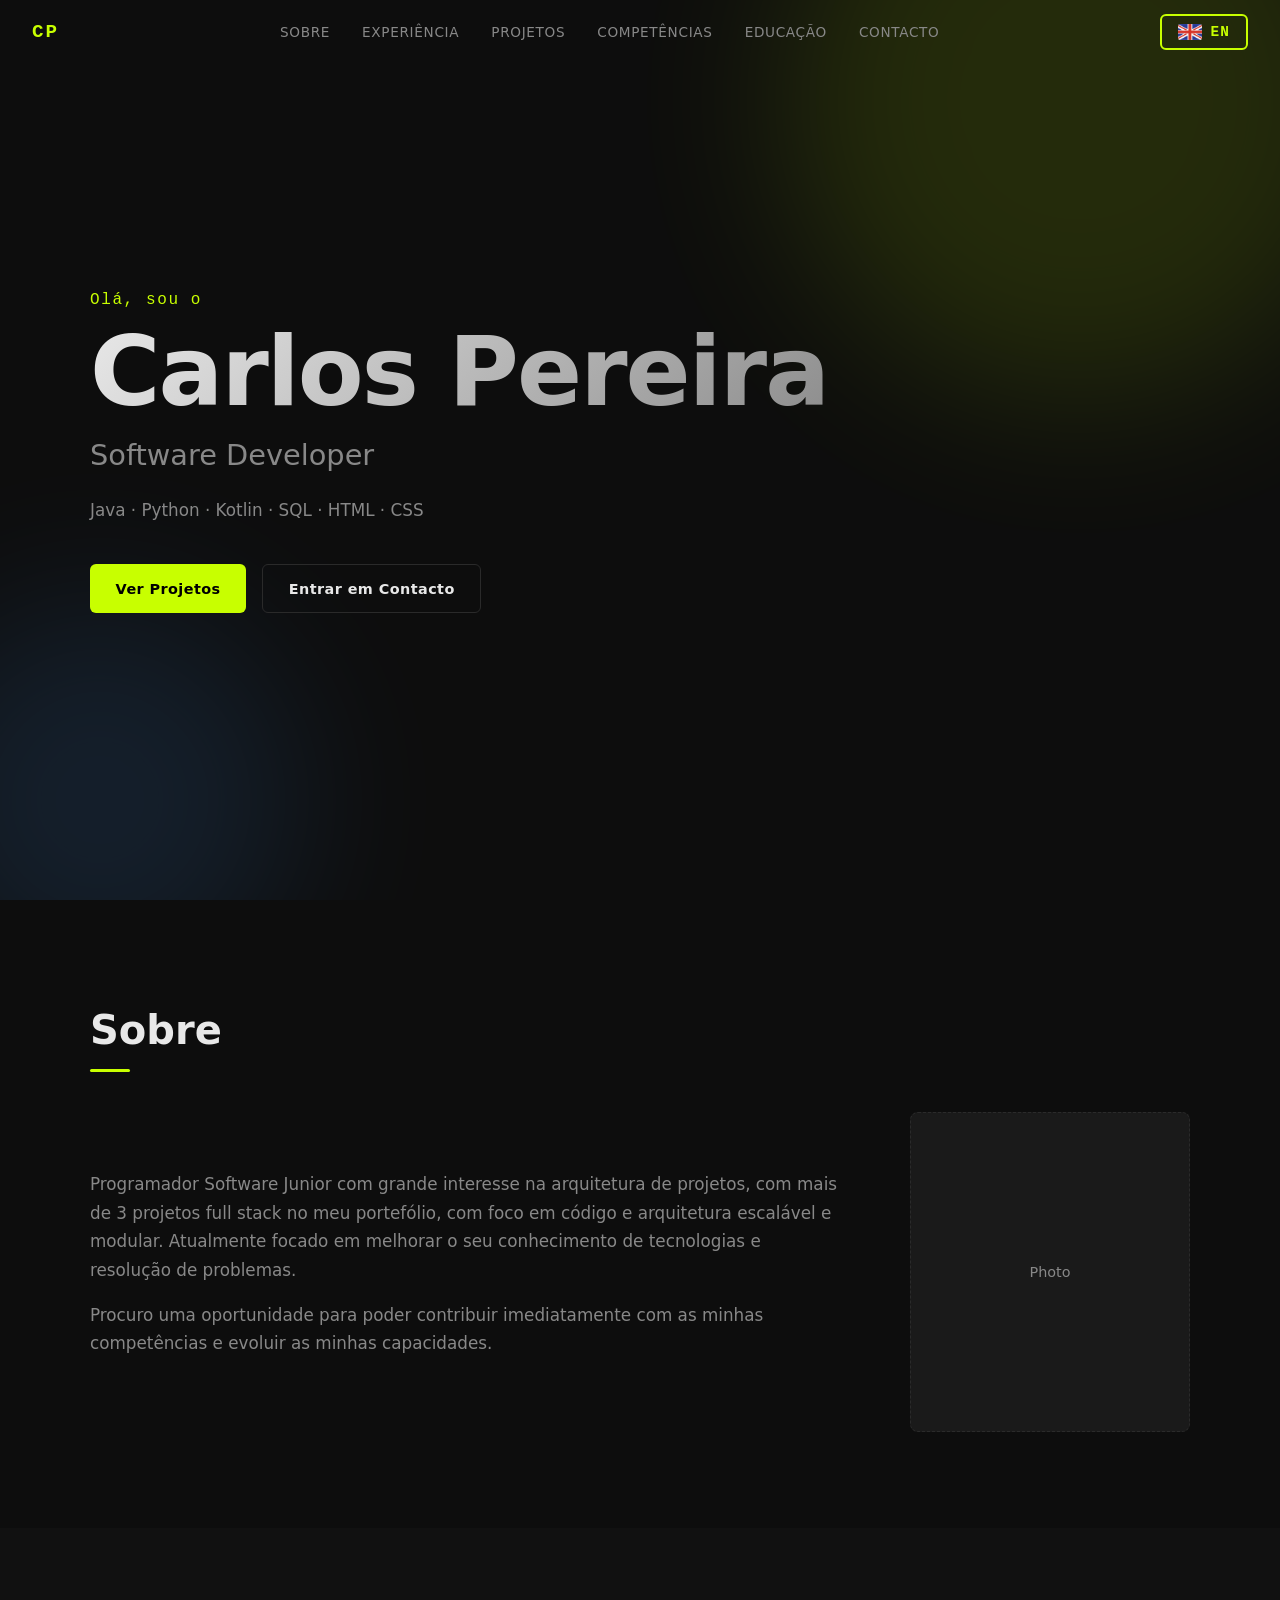
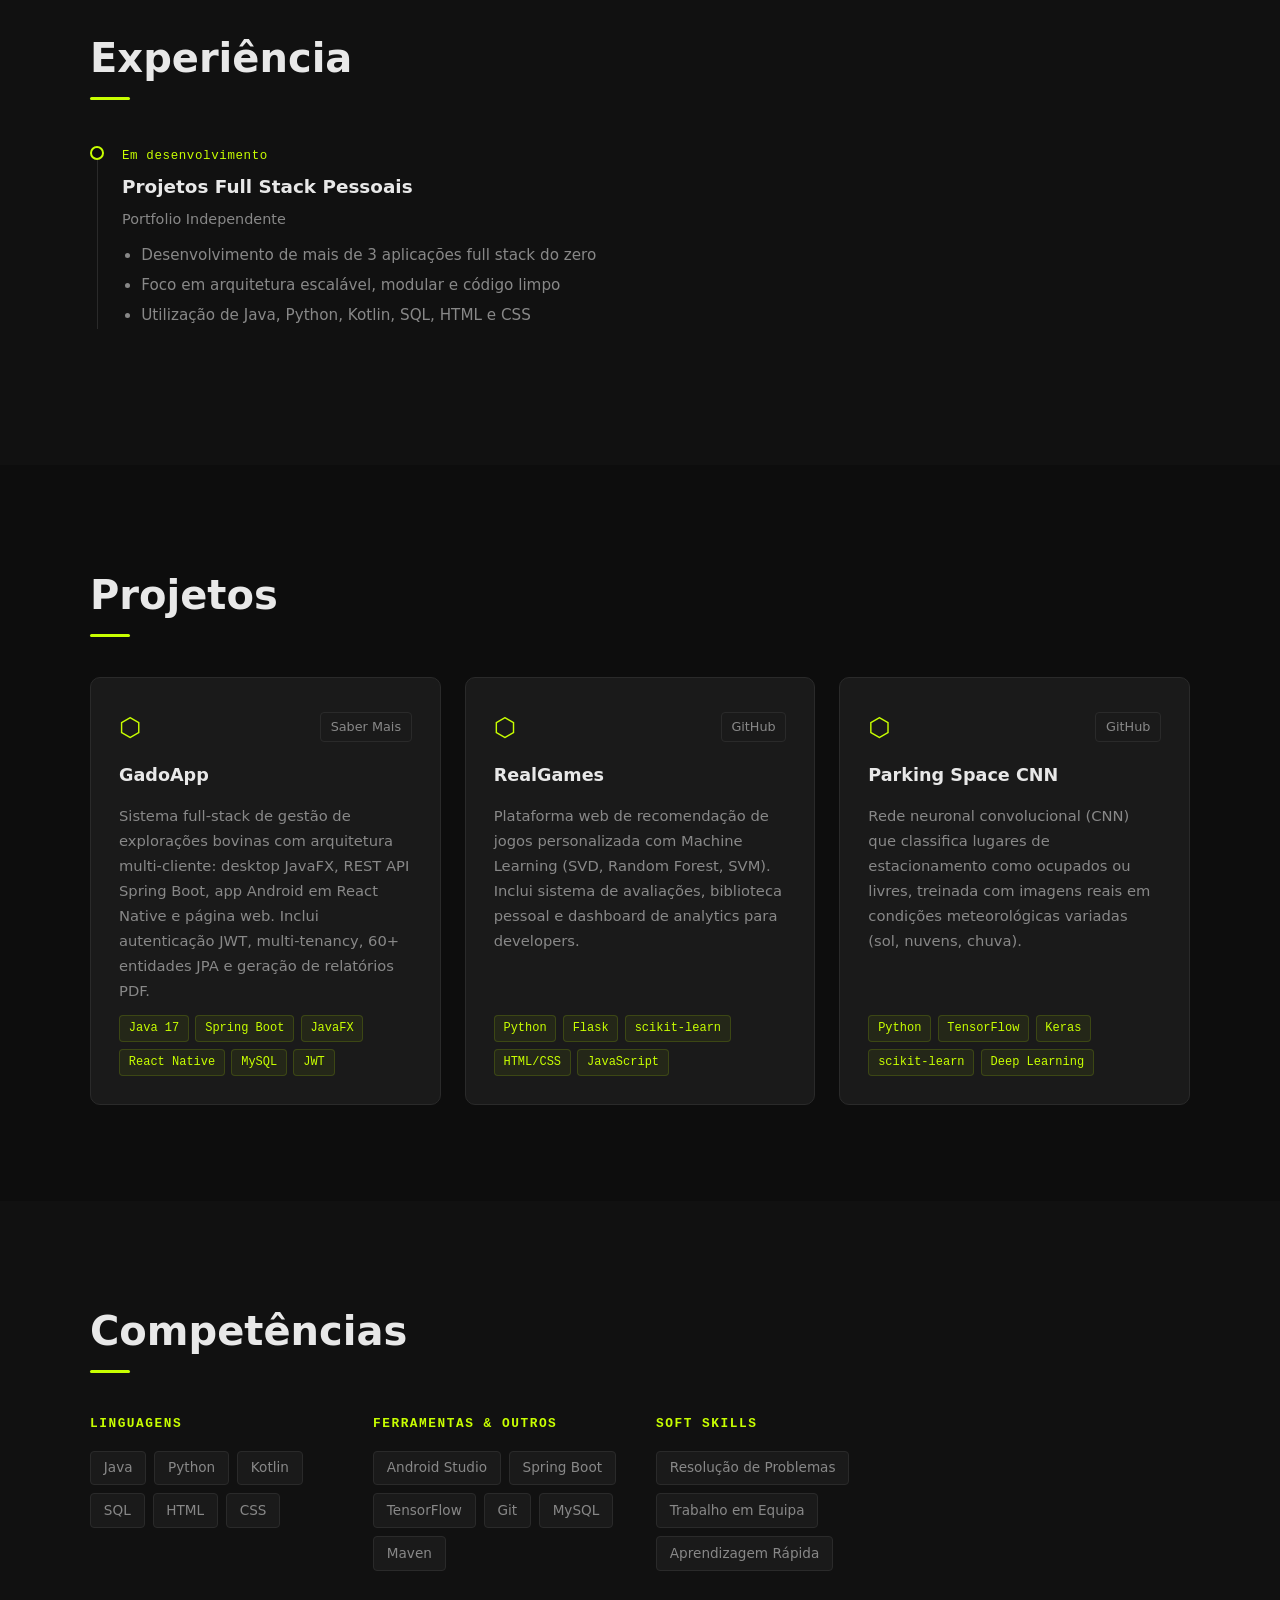
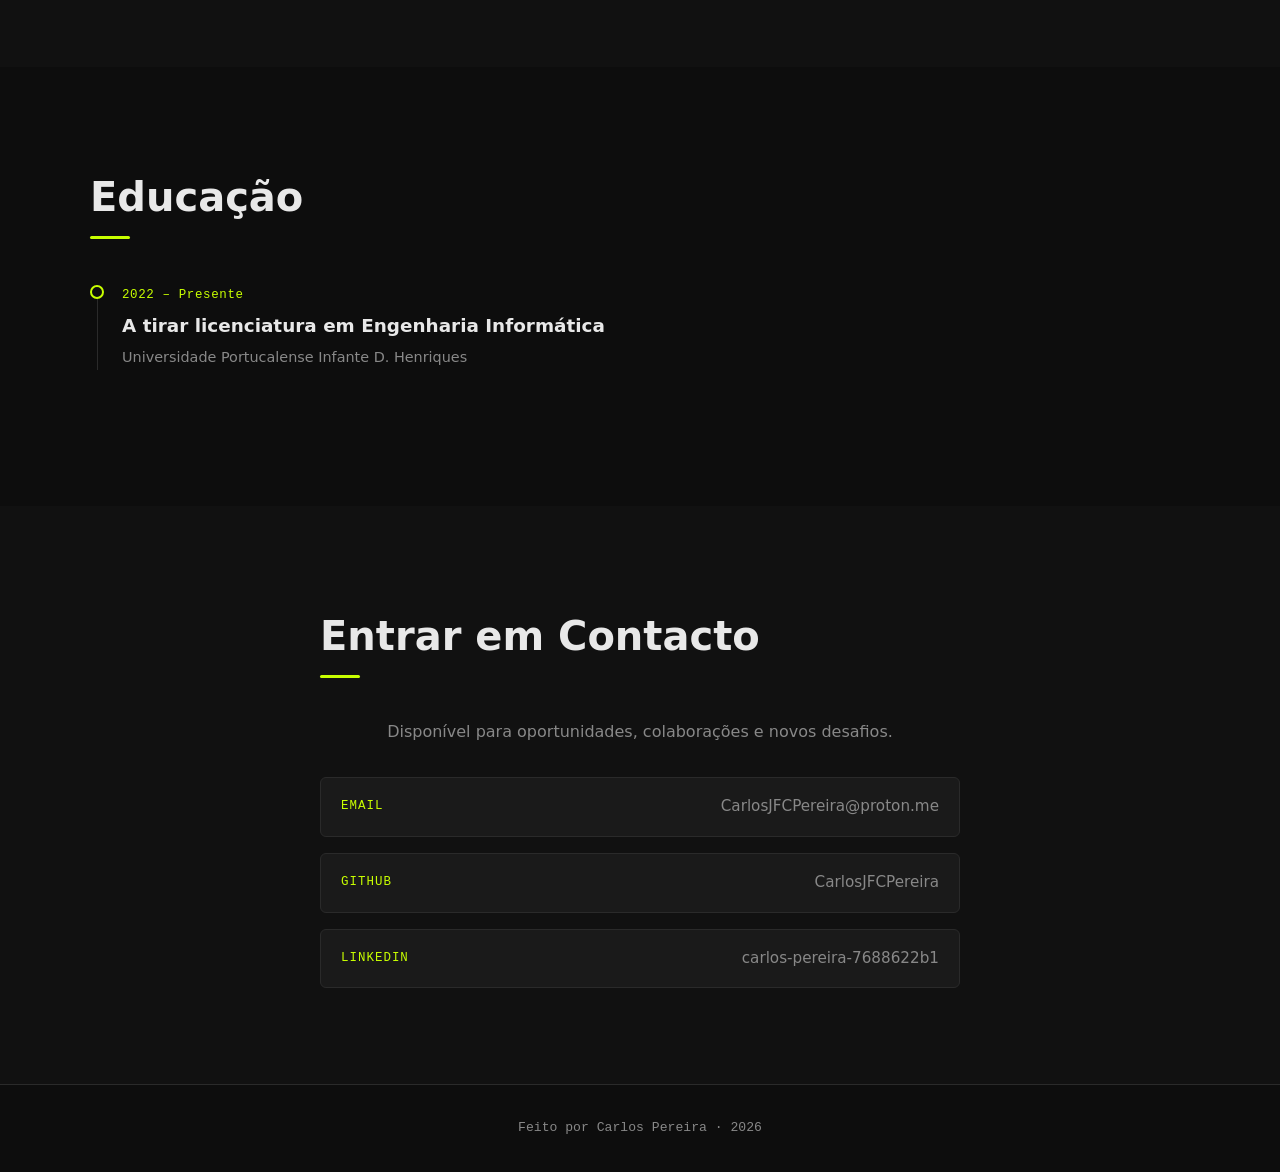
==== index.html @ 627e6a7d "Initial commit" ====
<!DOCTYPE html>
<html lang="pt">
<head>
  <meta charset="UTF-8" />
  <meta name="viewport" content="width=device-width, initial-scale=1.0" />
  <title>Carlos Pereira — Portfolio</title>
  <link rel="stylesheet" href="css/style.css" />
</head>
<body>

  <!-- NAV -->
  <nav class="nav" id="nav">
    <div class="nav__logo">CP</div>
    <ul class="nav__links">
      <li><a href="#about">Sobre</a></li>
      <li><a href="#experience">Experiência</a></li>
      <li><a href="#projects">Projetos</a></li>
      <li><a href="#skills">Competências</a></li>
      <li><a href="#education">Educação</a></li>
      <li><a href="#contact">Contacto</a></li>
    </ul>
    <button class="nav__lang" id="lang-toggle" aria-label="Switch language">
      <img class="nav__lang-flag" id="lang-flag" src="assets/BandeiraInglaterra.png" alt="EN" />
      <span id="lang-label">EN</span>
    </button>
    <button class="nav__hamburger" id="hamburger" aria-label="Toggle menu">
      <span></span><span></span><span></span>
    </button>
  </nav>

  <!-- HERO -->
  <section class="hero" id="hero">
    <div class="hero__content">
      <p class="hero__greeting reveal" data-i18n-hero="greeting">Olá, sou o</p>
      <h1 class="hero__name reveal">Carlos Pereira</h1>
      <h2 class="hero__role reveal" data-i18n-hero="role">Software Developer</h2>
      <p class="hero__tagline reveal" data-i18n-hero="tagline">Java · Python · Kotlin · SQL · HTML · CSS</p>
      <div class="hero__cta reveal">
        <a href="#projects" class="btn btn--primary" data-i18n-hero="viewWork">Ver Projetos</a>
        <a href="#contact" class="btn btn--ghost" data-i18n-hero="getInTouch">Entrar em Contacto</a>
      </div>
    </div>
    <div class="hero__bg">
      <div class="blob blob--1"></div>
      <div class="blob blob--2"></div>
    </div>
  </section>

  <!-- ABOUT -->
  <section class="section" id="about">
    <div class="container">
      <h2 class="section__title reveal" data-i18n-section="about">Sobre</h2>
      <div class="about__grid">
        <div class="about__text reveal">
          <p data-i18n-about="p1">Programador Software Junior com grande interesse na arquitetura de projetos, com mais de 3 projetos full stack no meu portefólio, com foco em código e arquitetura escalável e modular. Atualmente focado em melhorar o seu conhecimento de tecnologias e resolução de problemas.</p>
          <p data-i18n-about="p2">Procuro uma oportunidade para poder contribuir imediatamente com as minhas competências e evoluir as minhas capacidades.</p>
        </div>
        <div class="about__image reveal">
          <!-- <img src="assets/photo.jpg" alt="Carlos Pereira" /> -->
          <div class="about__placeholder">Photo</div>
        </div>
      </div>
    </div>
  </section>

  <!-- EXPERIENCE -->
  <section class="section section--alt" id="experience">
    <div class="container">
      <h2 class="section__title reveal" data-i18n-section="experience">Experiência</h2>
      <div class="timeline">

        <div class="timeline__item reveal">
          <div class="timeline__dot"></div>
          <div class="timeline__content">
            <span class="timeline__date" data-i18n-exp="proj1date">Em desenvolvimento</span>
            <h3 class="timeline__role" data-i18n-exp="proj1title">Projetos Full Stack Pessoais</h3>
            <span class="timeline__company" data-i18n-exp="proj1company">Portfolio Independente</span>
            <ul class="timeline__bullets">
              <li data-i18n-exp="proj1b1">Desenvolvimento de mais de 3 aplicações full stack do zero</li>
              <li data-i18n-exp="proj1b2">Foco em arquitetura escalável, modular e código limpo</li>
              <li data-i18n-exp="proj1b3">Utilização de Java, Python, Kotlin, SQL, HTML e CSS</li>
            </ul>
          </div>
        </div>

      </div>
    </div>
  </section>

  <!-- PROJECTS -->
  <section class="section" id="projects">
    <div class="container">
      <h2 class="section__title reveal" data-i18n-section="projects">Projetos</h2>
      <div class="projects__grid">

        <!-- GadoApp -->
        <article class="card reveal">
          <div class="card__header">
            <span class="card__icon">⬡</span>
            <div class="card__links">
              <a href="pagina de informações" target="_blank" rel="noopener">Saber Mais</a>
            </div>
          </div>
          <h3 class="card__title" data-i18n-proj="p1title">GadoApp</h3>
          <p class="card__desc" data-i18n-proj="p1desc">Sistema full-stack de gestão de explorações bovinas com arquitetura multi-cliente: desktop JavaFX, REST API Spring Boot, app Android em React Native e página web. Inclui autenticação JWT, multi-tenancy, 60+ entidades JPA e geração de relatórios PDF.</p>
          <ul class="card__tags">
            <li>Java 17</li>
            <li>Spring Boot</li>
            <li>JavaFX</li>
            <li>React Native</li>
            <li>MySQL</li>
            <li>JWT</li>
          </ul>
        </article>

        <!-- RealGames -->
        <article class="card reveal">
          <div class="card__header">
            <span class="card__icon">⬡</span>
            <div class="card__links">
              <a href="https://github.com/TiagoSantos155/Os_Verdadeiros_LAD_Project" target="_blank" rel="noopener">GitHub</a>
            </div>
          </div>
          <h3 class="card__title" data-i18n-proj="p2title">RealGames</h3>
          <p class="card__desc" data-i18n-proj="p2desc">Plataforma web de recomendação de jogos personalizada com Machine Learning (SVD, Random Forest, SVM). Inclui sistema de avaliações, biblioteca pessoal e dashboard de analytics para developers.</p>
          <ul class="card__tags">
            <li>Python</li>
            <li>Flask</li>
            <li>scikit-learn</li>
            <li>HTML/CSS</li>
            <li>JavaScript</li>
          </ul>
        </article>

        <!-- Visão por Computador -->
        <article class="card reveal">
          <div class="card__header">
            <span class="card__icon">⬡</span>
            <div class="card__links">
              <a href="https://github.com/CarlosJFCPereira/Visao-Por-Computador" target="_blank" rel="noopener">GitHub</a>
            </div>
          </div>
          <h3 class="card__title" data-i18n-proj="p3title">Parking Space CNN</h3>
          <p class="card__desc" data-i18n-proj="p3desc">Rede neuronal convolucional (CNN) que classifica lugares de estacionamento como ocupados ou livres, treinada com imagens reais em condições meteorológicas variadas (sol, nuvens, chuva).</p>
          <ul class="card__tags">
            <li>Python</li>
            <li>TensorFlow</li>
            <li>Keras</li>
            <li>scikit-learn</li>
            <li>Deep Learning</li>
          </ul>
        </article>

      </div>
    </div>
  </section>

  <!-- SKILLS -->
  <section class="section section--alt" id="skills">
    <div class="container">
      <h2 class="section__title reveal" data-i18n-section="skills">Competências</h2>
      <div class="skills__groups">

        <div class="skills__group reveal">
          <h3 class="skills__category" data-i18n-skills="lang">Linguagens</h3>
          <ul class="skills__list">
            <li class="skill-badge">Java</li>
            <li class="skill-badge">Python</li>
            <li class="skill-badge">Kotlin</li>
            <li class="skill-badge">SQL</li>
            <li class="skill-badge">HTML</li>
            <li class="skill-badge">CSS</li>
          </ul>
        </div>

        <div class="skills__group reveal">
          <h3 class="skills__category" data-i18n-skills="tools">Ferramentas &amp; Outros</h3>
          <ul class="skills__list">
            <li class="skill-badge">Android Studio</li>
            <li class="skill-badge">Spring Boot</li>
            <li class="skill-badge">TensorFlow</li>
            <li class="skill-badge">Git</li>
            <li class="skill-badge">MySQL</li>
            <li class="skill-badge">Maven</li>
          </ul>
        </div>

        <div class="skills__group reveal">
          <h3 class="skills__category" data-i18n-skills="soft">Soft Skills</h3>
          <ul class="skills__list">
            <li class="skill-badge" data-i18n-softskill="s1">Resolução de Problemas</li>
            <li class="skill-badge" data-i18n-softskill="s2">Trabalho em Equipa</li>
            <li class="skill-badge" data-i18n-softskill="s3">Aprendizagem Rápida</li>
          </ul>
        </div>

      </div>
    </div>
  </section>

  <!-- EDUCATION -->
  <section class="section" id="education">
    <div class="container">
      <h2 class="section__title reveal" data-i18n-section="education">Educação</h2>
      <div class="timeline">

        <div class="timeline__item reveal">
          <div class="timeline__dot"></div>
          <div class="timeline__content">
            <span class="timeline__date" data-i18n-edu="date">2022 – Presente</span>
            <h3 class="timeline__role" data-i18n-edu="degree">A tirar licenciatura em Engenharia Informática</h3>
            <span class="timeline__company">Universidade Portucalense Infante D. Henriques</span>
          </div>
        </div>

      </div>
    </div>
  </section>

  <!-- CONTACT -->
  <section class="section section--alt" id="contact">
    <div class="container container--narrow">
      <h2 class="section__title reveal" data-i18n-section="contact">Entrar em Contacto</h2>
      <p class="contact__sub reveal" data-i18n-contact="sub">Disponível para oportunidades, colaborações e novos desafios.</p>
      <div class="contact__links reveal">
        <a href="mailto:CarlosJFCPereira@proton.me" class="contact__item">
          <span class="contact__label">Email</span>
          <span class="contact__value">CarlosJFCPereira@proton.me</span>
        </a>
        <a href="https://github.com/CarlosJFCPereira" class="contact__item" target="_blank" rel="noopener">
          <span class="contact__label">GitHub</span>
          <span class="contact__value">CarlosJFCPereira</span>
        </a>
        <a href="https://www.linkedin.com/in/carlos-pereira-7688622b1/" class="contact__item" target="_blank" rel="noopener">
          <span class="contact__label">LinkedIn</span>
          <span class="contact__value">carlos-pereira-7688622b1</span>
        </a>
      </div>
    </div>
  </section>

  <!-- FOOTER -->
  <footer class="footer">
    <p><span data-i18n-footer>Feito por</span> Carlos Pereira · <span id="year"></span></p>
  </footer>

  <script src="js/main.js"></script>
  <script src="js/i18n.js"></script>
</body>
</html>
---- css/style.css ----
/* =============================================
   TOKENS
   ============================================= */
:root {
  --bg:        #0d0d0d;
  --bg-alt:    #111111;
  --surface:   #1a1a1a;
  --border:    #2a2a2a;
  --accent:    #c8ff00;       /* neon lime — change freely */
  --accent-2:  #4a9eff;       /* secondary accent */
  --text:      #e8e8e8;
  --text-muted:#888888;
  --font-sans: 'Segoe UI', system-ui, sans-serif;
  --font-mono: 'Consolas', 'Courier New', monospace;
  --radius:    6px;
  --max-w:     1100px;
  --nav-h:     64px;
  --transition: 0.3s ease;
}

/* =============================================
   RESET & BASE
   ============================================= */
*, *::before, *::after { box-sizing: border-box; margin: 0; padding: 0; }

html {
  scroll-behavior: smooth;
  font-size: 16px;
}

body {
  background: var(--bg);
  color: var(--text);
  font-family: var(--font-sans);
  line-height: 1.7;
  overflow-x: hidden;
}

a { color: inherit; text-decoration: none; }
ul { list-style: none; }
img { display: block; max-width: 100%; }

/* =============================================
   SCROLLBAR
   ============================================= */
::-webkit-scrollbar { width: 6px; }
::-webkit-scrollbar-track { background: var(--bg); }
::-webkit-scrollbar-thumb { background: var(--border); border-radius: 3px; }
::-webkit-scrollbar-thumb:hover { background: var(--accent); }

/* =============================================
   NAV
   ============================================= */
.nav {
  position: fixed;
  top: 0; left: 0; right: 0;
  height: var(--nav-h);
  display: flex;
  align-items: center;
  justify-content: space-between;
  padding: 0 2rem;
  z-index: 100;
  background: transparent;
  transition: background var(--transition), border-bottom var(--transition);
}

.nav.scrolled {
  background: rgba(13,13,13,0.92);
  border-bottom: 1px solid var(--border);
  backdrop-filter: blur(10px);
}

.nav__logo {
  font-family: var(--font-mono);
  font-size: 1.2rem;
  font-weight: 700;
  color: var(--accent);
  letter-spacing: 2px;
}

.nav__links {
  display: flex;
  gap: 2rem;
}

.nav__links a {
  font-size: 0.85rem;
  letter-spacing: 0.05em;
  color: var(--text-muted);
  transition: color var(--transition);
  text-transform: uppercase;
}

.nav__links a:hover { color: var(--accent); }

.nav__lang {
  display: flex;
  align-items: center;
  gap: 8px;
  font-family: var(--font-mono);
  font-size: 0.9rem;
  font-weight: 700;
  letter-spacing: 0.08em;
  color: var(--accent);
  background: transparent;
  border: 2px solid var(--accent);
  border-radius: var(--radius);
  padding: 8px 16px;
  cursor: pointer;
  transition: background var(--transition), color var(--transition);
  flex-shrink: 0;
}

.nav__lang:hover {
  background: var(--accent);
  color: var(--bg);
}

.nav__lang-flag {
  width: 24px;
  height: 16px;
  object-fit: cover;
  border-radius: 2px;
  display: block;
}

.nav__hamburger {
  display: none;
  flex-direction: column;
  gap: 5px;
  background: none;
  border: none;
  cursor: pointer;
  padding: 4px;
}

.nav__hamburger span {
  display: block;
  width: 24px;
  height: 2px;
  background: var(--text);
  transition: var(--transition);
}

/* =============================================
   HERO
   ============================================= */
.hero {
  position: relative;
  min-height: 100vh;
  display: flex;
  align-items: center;
  padding: var(--nav-h) 2rem 4rem;
  overflow: hidden;
}

.hero__content {
  position: relative;
  z-index: 1;
  max-width: var(--max-w);
  margin: 0 auto;
  width: 100%;
}

.hero__greeting {
  font-family: var(--font-mono);
  color: var(--accent);
  font-size: 1rem;
  letter-spacing: 0.1em;
  margin-bottom: 0.5rem;
}

.hero__name {
  font-size: clamp(3rem, 8vw, 6rem);
  font-weight: 800;
  line-height: 1.05;
  letter-spacing: -0.02em;
  margin-bottom: 0.5rem;
  background: linear-gradient(135deg, var(--text) 0%, #666 100%);
  -webkit-background-clip: text;
  -webkit-text-fill-color: transparent;
  background-clip: text;
}

.hero__role {
  font-size: clamp(1.2rem, 3vw, 1.8rem);
  font-weight: 400;
  color: var(--text-muted);
  margin-bottom: 1rem;
  min-height: 1.5em;
}

.hero__tagline {
  max-width: 540px;
  color: var(--text-muted);
  font-size: 1.05rem;
  margin-bottom: 2.5rem;
  min-height: 1.5em;
}

.hero__cta {
  display: flex;
  gap: 1rem;
  flex-wrap: wrap;
}

/* blobs */
.hero__bg {
  position: absolute;
  inset: 0;
  pointer-events: none;
}

.blob {
  position: absolute;
  border-radius: 50%;
  filter: blur(80px);
  opacity: 0.12;
}

.blob--1 {
  width: 600px;
  height: 600px;
  background: var(--accent);
  top: -200px;
  right: -100px;
  animation: blob-drift 12s ease-in-out infinite alternate;
}

.blob--2 {
  width: 400px;
  height: 400px;
  background: var(--accent-2);
  bottom: -100px;
  left: -100px;
  animation: blob-drift 16s ease-in-out infinite alternate-reverse;
}

@keyframes blob-drift {
  from { transform: translate(0, 0) scale(1); }
  to   { transform: translate(40px, 30px) scale(1.08); }
}

/* =============================================
   BUTTONS
   ============================================= */
.btn {
  display: inline-flex;
  align-items: center;
  padding: 0.7rem 1.6rem;
  border-radius: var(--radius);
  font-size: 0.9rem;
  font-weight: 600;
  letter-spacing: 0.03em;
  transition: transform var(--transition), box-shadow var(--transition), background var(--transition);
  cursor: pointer;
}

.btn--primary {
  background: var(--accent);
  color: #000;
}

.btn--primary:hover {
  transform: translateY(-2px);
  box-shadow: 0 8px 24px rgba(200,255,0,0.25);
}

.btn--ghost {
  border: 1px solid var(--border);
  color: var(--text);
}

.btn--ghost:hover {
  border-color: var(--accent);
  color: var(--accent);
  transform: translateY(-2px);
}

/* =============================================
   SECTIONS
   ============================================= */
.section {
  padding: 6rem 2rem;
}

.section--alt {
  background: var(--bg-alt);
}

.container {
  max-width: var(--max-w);
  margin: 0 auto;
  width: 100%;
}

.container--narrow {
  max-width: 640px;
  margin: 0 auto;
}

.section__title {
  font-size: clamp(1.8rem, 4vw, 2.5rem);
  font-weight: 800;
  margin-bottom: 3rem;
  position: relative;
  display: inline-block;
}

.section__title::after {
  content: '';
  position: absolute;
  bottom: -8px;
  left: 0;
  width: 40px;
  height: 3px;
  background: var(--accent);
  border-radius: 2px;
  transition: width 0.4s ease;
}

.section__title.in-view::after {
  width: 100%;
}

/* =============================================
   ABOUT
   ============================================= */
.about__grid {
  display: grid;
  grid-template-columns: 1fr 280px;
  gap: 4rem;
  align-items: center;
}

.about__text p {
  color: var(--text-muted);
  margin-bottom: 1rem;
  font-size: 1.05rem;
}

.about__image img {
  border-radius: 8px;
  filter: grayscale(20%);
}

.about__placeholder {
  width: 280px;
  height: 320px;
  background: var(--surface);
  border: 1px dashed var(--border);
  border-radius: 8px;
  display: flex;
  align-items: center;
  justify-content: center;
  color: var(--text-muted);
  font-size: 0.9rem;
}

/* =============================================
   TIMELINE (Experience / Education)
   ============================================= */
.timeline {
  position: relative;
  padding-left: 2rem;
}

.timeline::before {
  content: '';
  position: absolute;
  left: 7px;
  top: 8px;
  bottom: 0;
  width: 1px;
  background: var(--border);
}

.timeline__item {
  position: relative;
  margin-bottom: 2.5rem;
}

.timeline__dot {
  position: absolute;
  left: -2rem;
  top: 6px;
  width: 14px;
  height: 14px;
  border-radius: 50%;
  background: var(--bg);
  border: 2px solid var(--accent);
  transition: background var(--transition);
}

.timeline__item:hover .timeline__dot {
  background: var(--accent);
}

.timeline__date {
  font-family: var(--font-mono);
  font-size: 0.78rem;
  color: var(--accent);
  letter-spacing: 0.05em;
}

.timeline__role {
  font-size: 1.15rem;
  font-weight: 700;
  margin: 0.25rem 0;
}

.timeline__company {
  font-size: 0.9rem;
  color: var(--text-muted);
  display: block;
  margin-bottom: 0.75rem;
}

.timeline__bullets {
  list-style: disc;
  padding-left: 1.2rem;
  color: var(--text-muted);
  font-size: 0.95rem;
  display: flex;
  flex-direction: column;
  gap: 0.25rem;
}

/* =============================================
   PROJECT CARDS
   ============================================= */
.projects__grid {
  display: grid;
  grid-template-columns: repeat(auto-fill, minmax(300px, 1fr));
  gap: 1.5rem;
}

.card {
  background: var(--surface);
  border: 1px solid var(--border);
  border-radius: 10px;
  padding: 1.75rem;
  transition: transform var(--transition), border-color var(--transition), box-shadow var(--transition);
  display: flex;
  flex-direction: column;
  gap: 0.75rem;
}

.card:hover {
  transform: translateY(-4px);
  border-color: var(--accent);
  box-shadow: 0 12px 32px rgba(0,0,0,0.4);
}

.card__header {
  display: flex;
  align-items: center;
  justify-content: space-between;
}

.card__icon {
  font-size: 1.6rem;
  color: var(--accent);
}

.card__links {
  display: flex;
  gap: 0.75rem;
}

.card__links a {
  font-size: 0.8rem;
  color: var(--text-muted);
  border: 1px solid var(--border);
  padding: 0.2rem 0.6rem;
  border-radius: 4px;
  transition: color var(--transition), border-color var(--transition);
}

.card__links a:hover {
  color: var(--accent);
  border-color: var(--accent);
}

.card__title {
  font-size: 1.1rem;
  font-weight: 700;
}

.card__desc {
  font-size: 0.92rem;
  color: var(--text-muted);
  flex: 1;
}

.card__tags {
  display: flex;
  flex-wrap: wrap;
  gap: 0.4rem;
  margin-top: auto;
}

.card__tags li {
  font-family: var(--font-mono);
  font-size: 0.75rem;
  color: var(--accent);
  background: rgba(200,255,0,0.06);
  border: 1px solid rgba(200,255,0,0.15);
  padding: 0.15rem 0.55rem;
  border-radius: 4px;
}

/* =============================================
   SKILLS
   ============================================= */
.skills__groups {
  display: grid;
  grid-template-columns: repeat(auto-fill, minmax(220px, 1fr));
  gap: 2rem;
}

.skills__category {
  font-size: 0.8rem;
  text-transform: uppercase;
  letter-spacing: 0.12em;
  color: var(--accent);
  margin-bottom: 1rem;
  font-family: var(--font-mono);
}

.skills__list {
  display: flex;
  flex-wrap: wrap;
  gap: 0.5rem;
}

.skill-badge {
  font-size: 0.85rem;
  padding: 0.3rem 0.8rem;
  border-radius: 4px;
  background: var(--surface);
  border: 1px solid var(--border);
  color: var(--text-muted);
  transition: color var(--transition), border-color var(--transition), background var(--transition);
}

.skill-badge:hover {
  color: var(--text);
  border-color: var(--text-muted);
}

/* =============================================
   CONTACT
   ============================================= */
.contact__sub {
  color: var(--text-muted);
  margin-bottom: 2rem;
  text-align: center;
}

.contact__links {
  display: flex;
  flex-direction: column;
  gap: 1rem;
}

.contact__item {
  display: flex;
  justify-content: space-between;
  align-items: center;
  padding: 1rem 1.25rem;
  background: var(--surface);
  border: 1px solid var(--border);
  border-radius: var(--radius);
  transition: border-color var(--transition), transform var(--transition);
}

.contact__item:hover {
  border-color: var(--accent);
  transform: translateX(4px);
}

.contact__label {
  font-family: var(--font-mono);
  font-size: 0.78rem;
  color: var(--accent);
  text-transform: uppercase;
  letter-spacing: 0.08em;
}

.contact__value {
  font-size: 0.95rem;
  color: var(--text-muted);
}

/* =============================================
   FOOTER
   ============================================= */
.footer {
  padding: 2rem;
  text-align: center;
  font-size: 0.82rem;
  color: var(--text-muted);
  border-top: 1px solid var(--border);
  font-family: var(--font-mono);
}

/* =============================================
   SCROLL REVEAL ANIMATION
   ============================================= */
.reveal {
  opacity: 0;
  transform: translateY(24px);
  transition: opacity 0.6s ease, transform 0.6s ease;
}

.reveal.in-view {
  opacity: 1;
  transform: translateY(0);
}

/* stagger children inside a parent */
.reveal:nth-child(2) { transition-delay: 0.1s; }
.reveal:nth-child(3) { transition-delay: 0.2s; }
.reveal:nth-child(4) { transition-delay: 0.3s; }
.reveal:nth-child(5) { transition-delay: 0.4s; }

/* =============================================
   RESPONSIVE
   ============================================= */
@media (max-width: 768px) {
  .nav__links {
    display: none;
    position: absolute;
    top: var(--nav-h);
    left: 0; right: 0;
    background: rgba(13,13,13,0.97);
    flex-direction: column;
    padding: 1.5rem 2rem;
    gap: 1.25rem;
    border-bottom: 1px solid var(--border);
  }

  .nav__links.open { display: flex; }
  .nav__hamburger { display: flex; }

  .about__grid { grid-template-columns: 1fr; }
  .about__image { display: none; }

  .hero__name { font-size: clamp(2.5rem, 12vw, 4rem); }
}
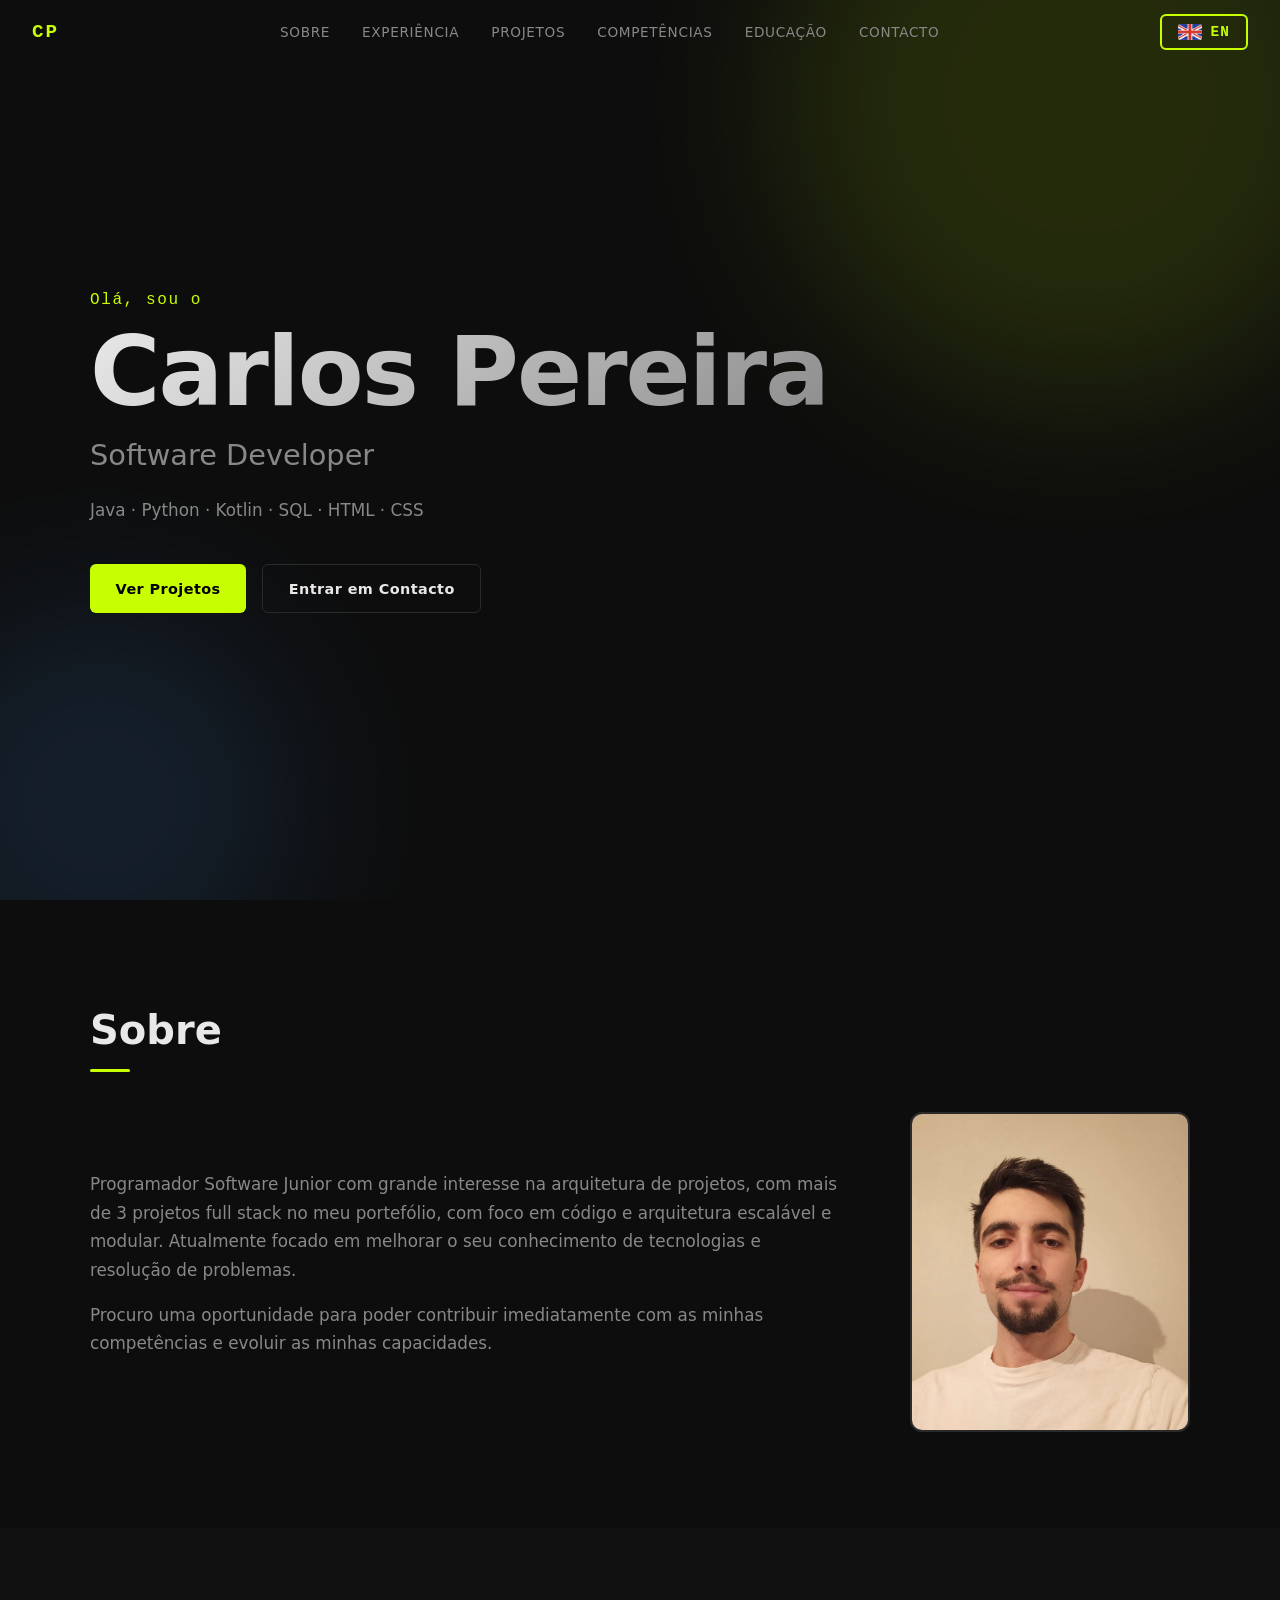
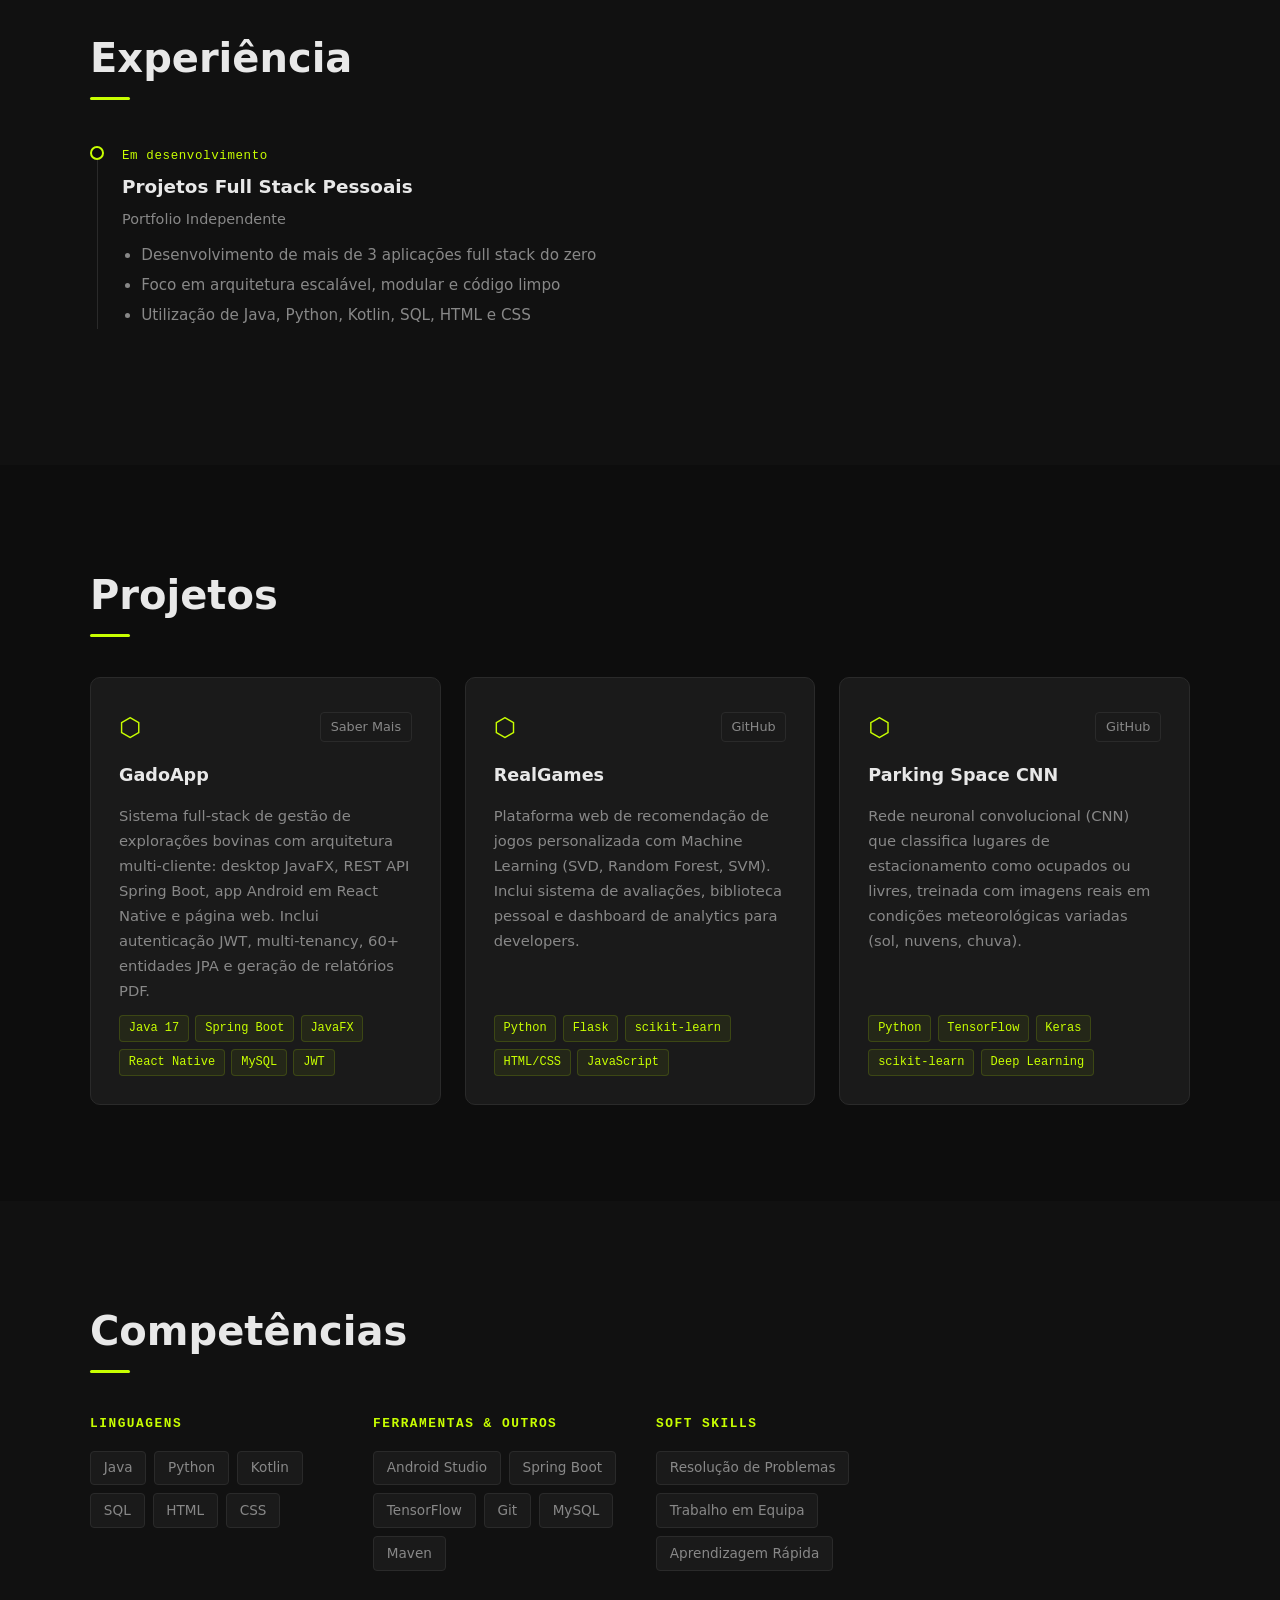
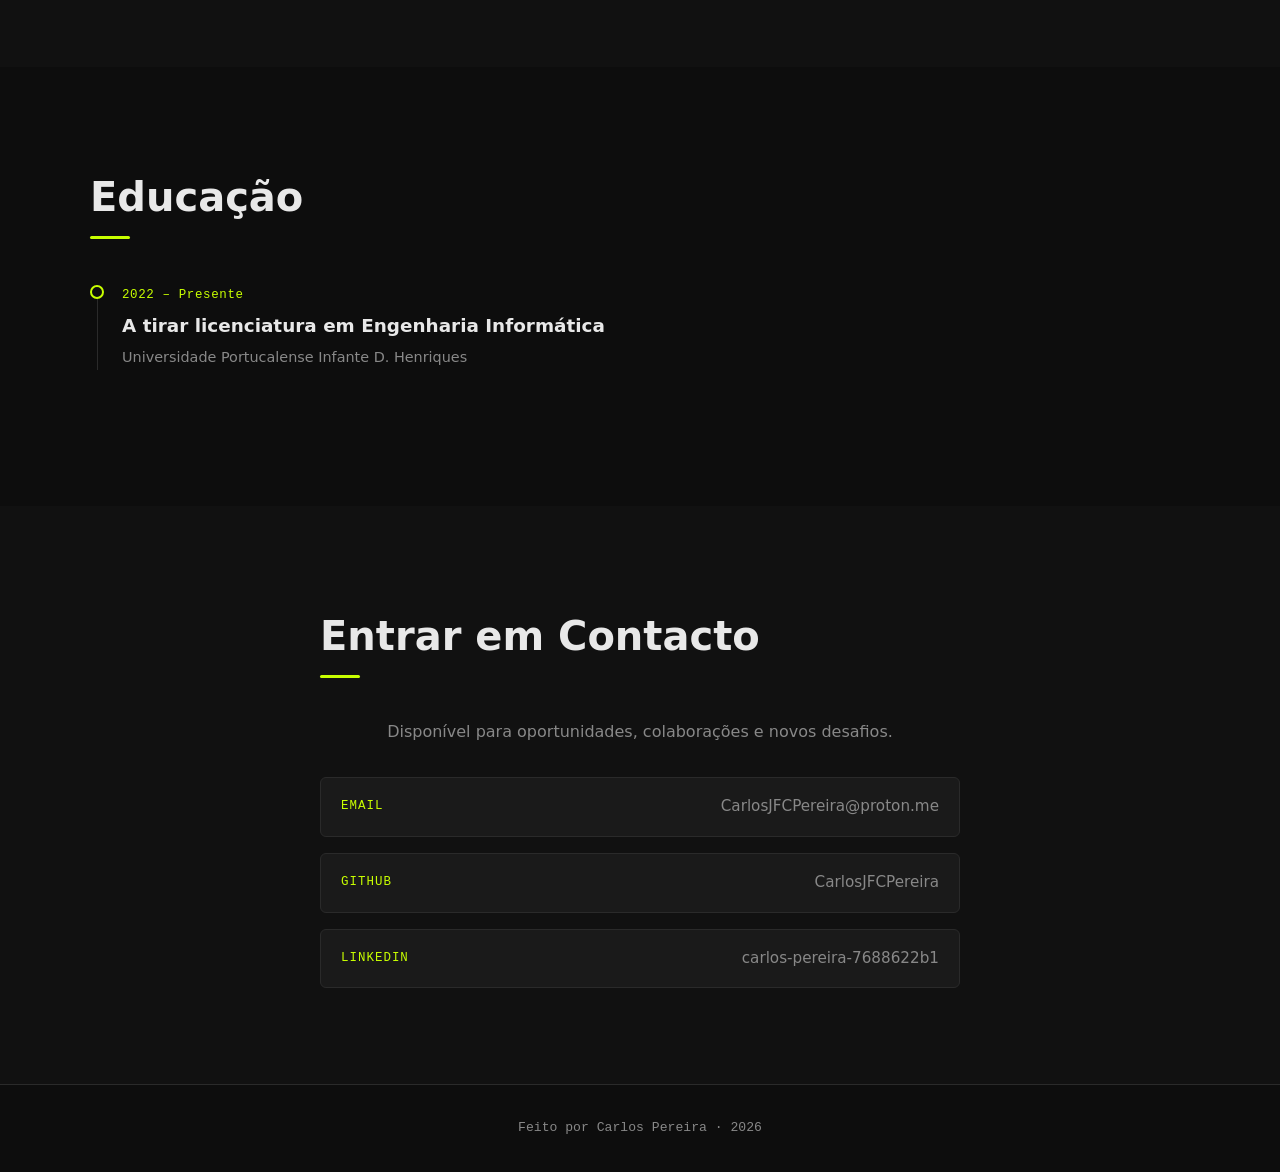
==== commit a43fa076: "Boring" ====
--- a/index.html
+++ b/index.html
@@ -56,8 +56,7 @@
           <p data-i18n-about="p2">Procuro uma oportunidade para poder contribuir imediatamente com as minhas competências e evoluir as minhas capacidades.</p>
         </div>
         <div class="about__image reveal">
-          <!-- <img src="assets/photo.jpg" alt="Carlos Pereira" /> -->
-          <div class="about__placeholder">Photo</div>
+          <img src="assets/imageCV.jpg" alt="Carlos Pereira" />
         </div>
       </div>
     </div>
@@ -98,7 +97,7 @@
           <div class="card__header">
             <span class="card__icon">⬡</span>
             <div class="card__links">
-              <a href="pagina de informações" target="_blank" rel="noopener">Saber Mais</a>
+              <a href="/CV/gadoapp.html">Saber Mais</a>
             </div>
           </div>
           <h3 class="card__title" data-i18n-proj="p1title">GadoApp</h3>
--- a/css/style.css
+++ b/css/style.css
@@ -340,8 +340,19 @@
 }
 
 .about__image img {
-  border-radius: 8px;
-  filter: grayscale(20%);
+  width: 280px;
+  height: 320px;
+  object-fit: cover;
+  object-position: center top;
+  border-radius: 12px;
+  border: 2px solid var(--border);
+  filter: grayscale(10%);
+  display: block;
+  transition: filter var(--transition);
+}
+
+.about__image img:hover {
+  filter: grayscale(0%);
 }
 
 .about__placeholder {
@@ -645,7 +656,8 @@
   .nav__hamburger { display: flex; }
 
   .about__grid { grid-template-columns: 1fr; }
-  .about__image { display: none; }
+  .about__image { display: flex; justify-content: center; }
+  .about__image img { width: 200px; height: 240px; }
 
   .hero__name { font-size: clamp(2.5rem, 12vw, 4rem); }
 }
